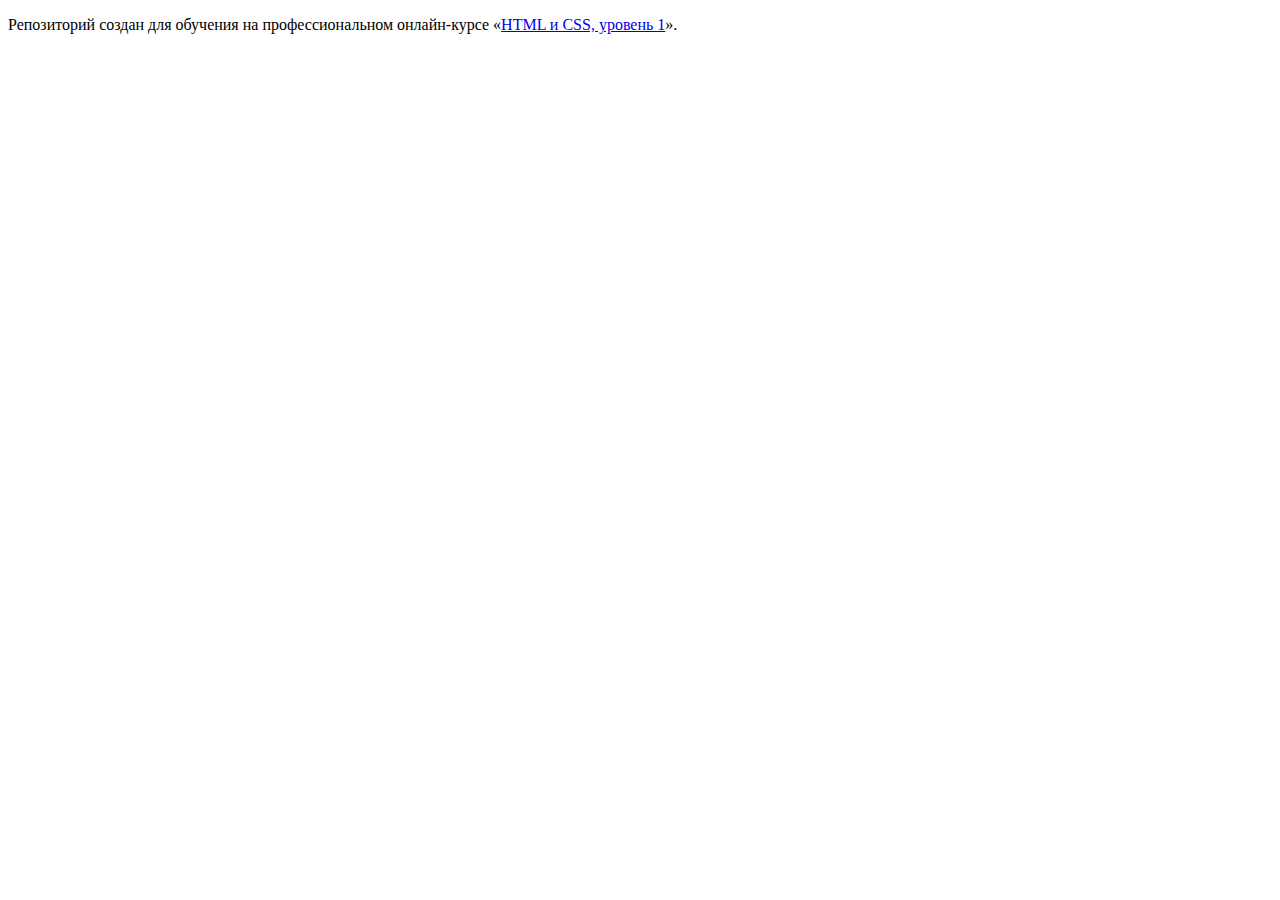
==== index.html @ 63c1d452 ":hatching_chick:" ====
<!DOCTYPE html>
<html lang="ru">
  <head>
    <meta charset="utf-8">
    <title>HTML Academy: Седона</title>
  </head>
  <body>

    <p>Репозиторий создан для обучения на профессиональном онлайн‑курсе «<a href="https://htmlacademy.ru/intensive/htmlcss">HTML и CSS, уровень 1</a>».</p>

  </body>
</html>
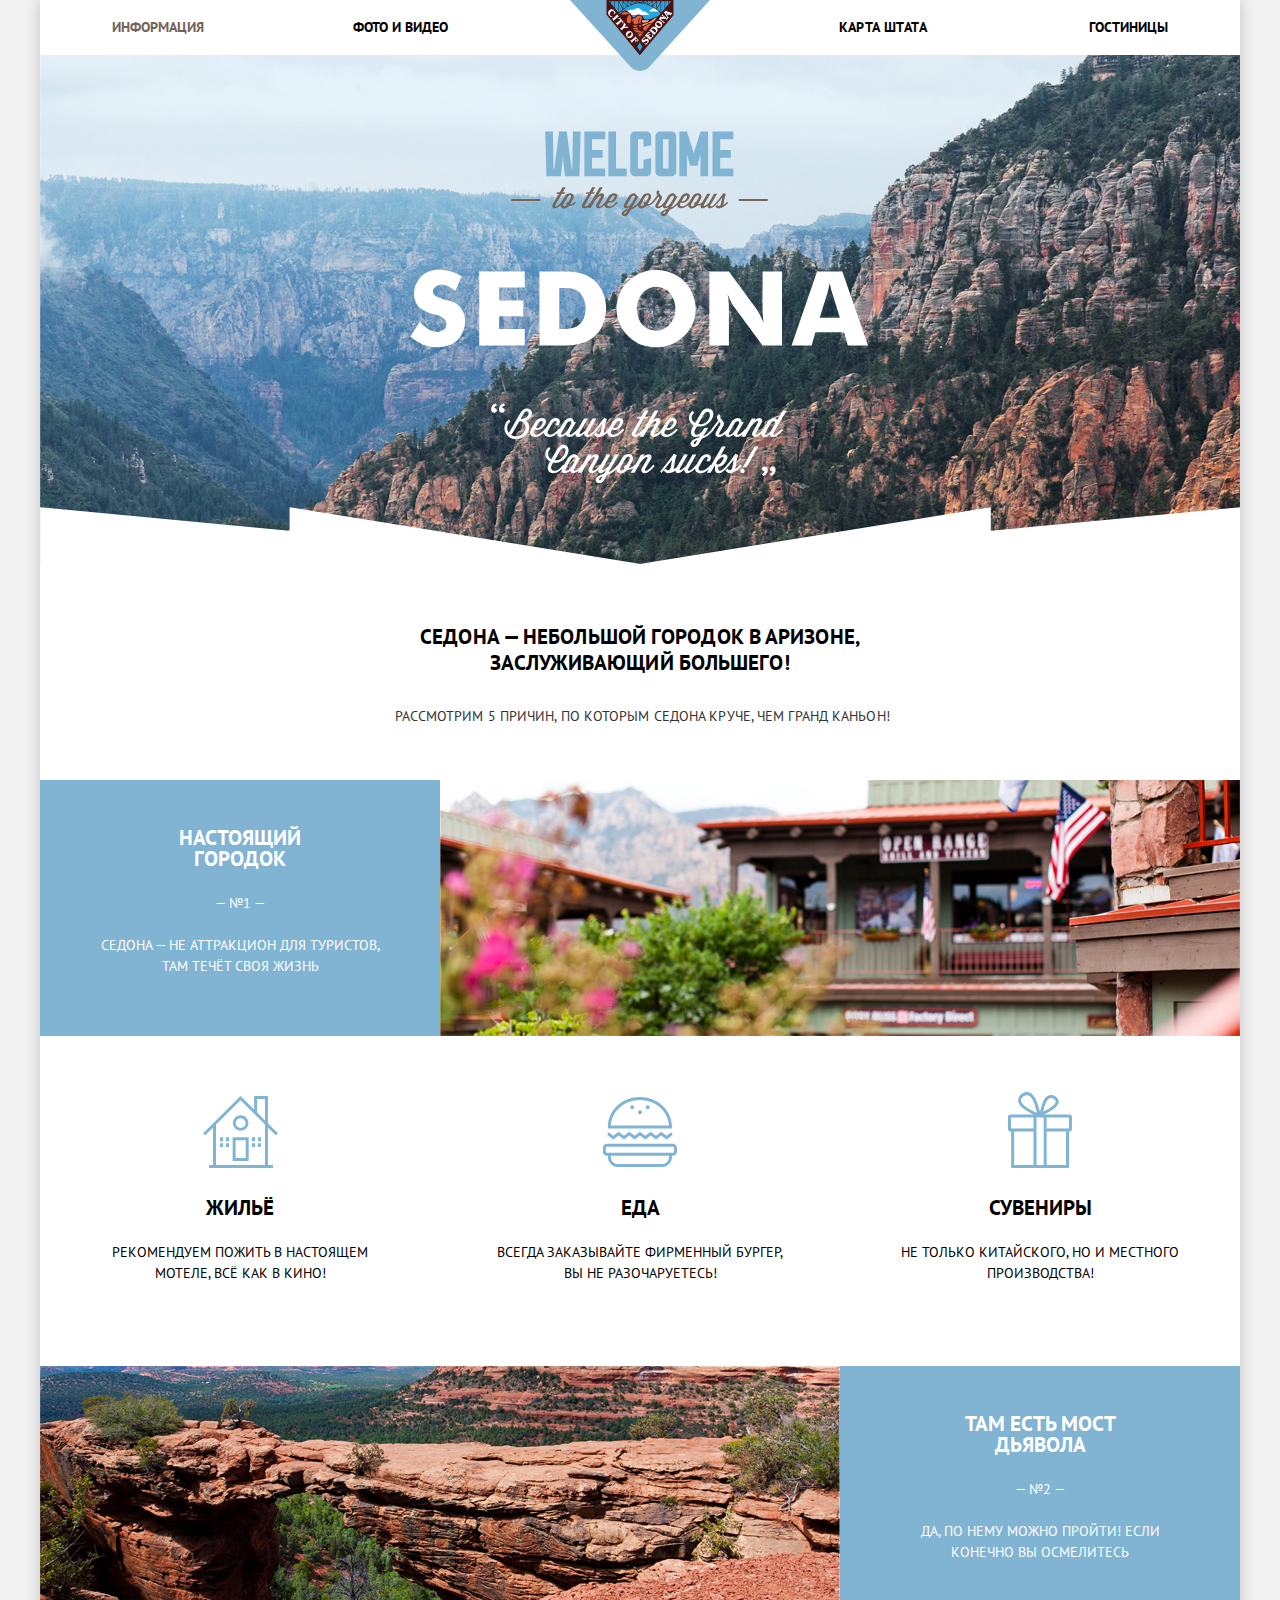
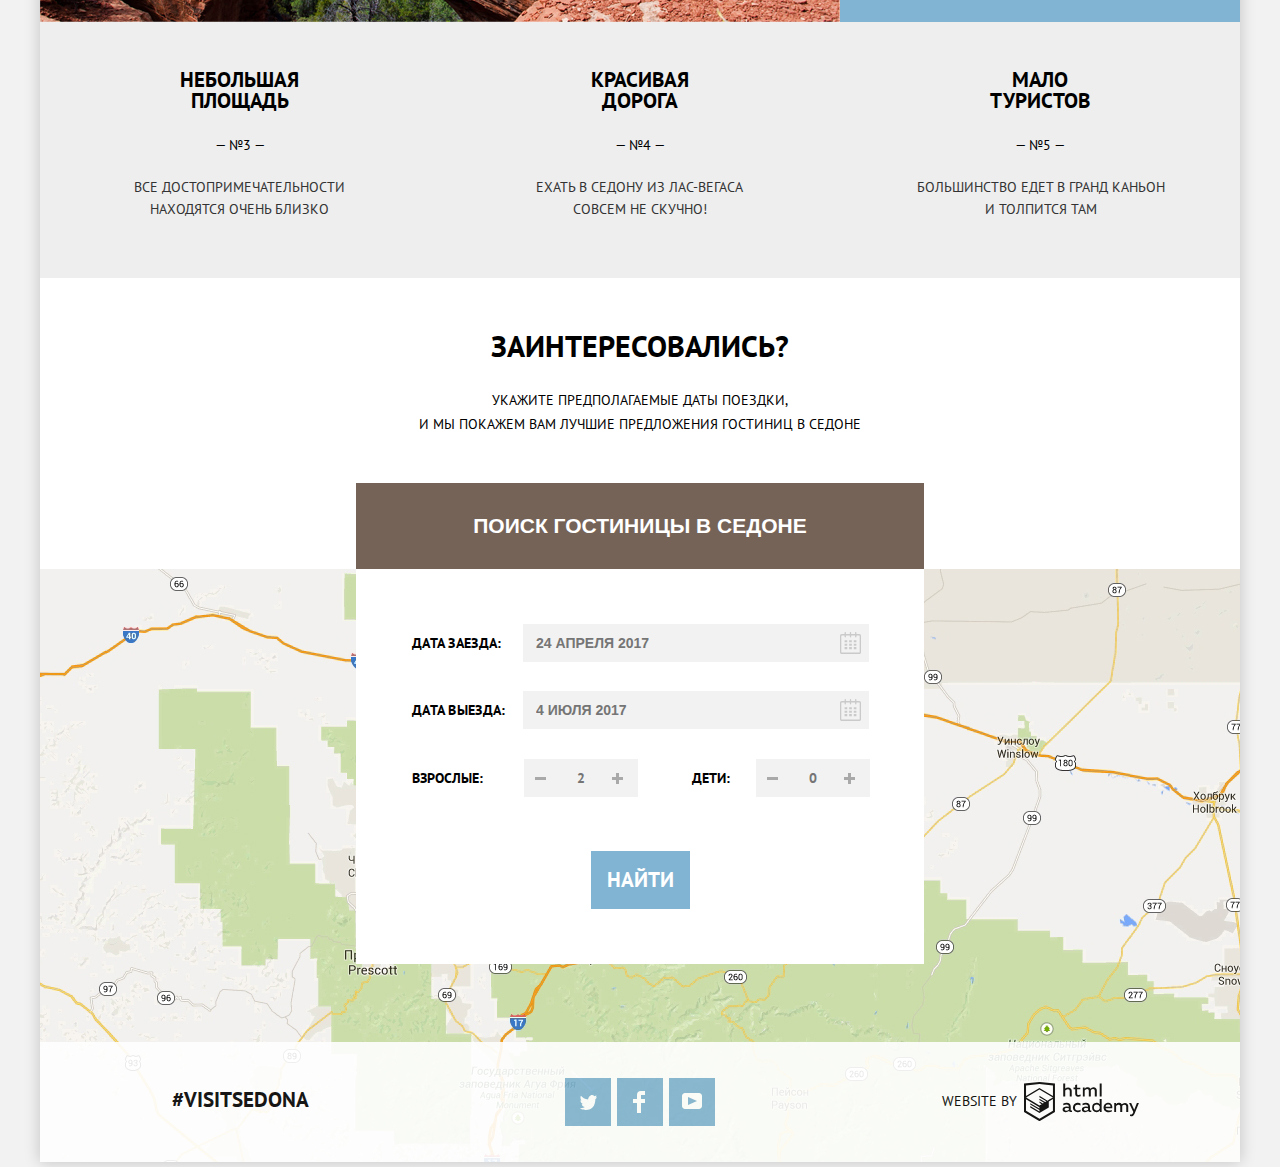
==== commit f201a54b: "Защита" ====
--- a/index.html
+++ b/index.html
@@ -1,12 +1,168 @@
 <!DOCTYPE html>
 <html lang="ru">
-  <head>
-    <meta charset="utf-8">
-    <title>HTML Academy: Седона</title>
-  </head>
-  <body>
 
-    <p>Репозиторий создан для обучения на профессиональном онлайн‑курсе «<a href="https://htmlacademy.ru/intensive/htmlcss">HTML и CSS, уровень 1</a>».</p>
+<head>
+    <meta charset="UTF-8">
+    <title>Sedona</title>
+    <meta name="description" content="Незабываемый тур по просторах Америки. Седона — небольшой городок в Аризоне, заслуживающий большего!">
+    <meta name="keywords" content="keys">
+    <link rel="stylesheet" href="css/normalize.css">
+    <link rel="stylesheet" href="css/style.min.css">
+    <link href="https://fonts.googleapis.com/css?family=PT+Sans:400,700&display=swap&subset=cyrillic" rel="stylesheet">
+</head>
 
-  </body>
+<body>
+    <div class="main-wrapper">
+        <header class="header">
+            <a class="logo-link" href="index.html" target="_self">
+              <img width="140" height="71" src="img/sedona-logo.svg" alt="Логотип Sedona, туристическая поездка в небольшой город в Аризоне" title="Логотип SEDONA">
+            </a>
+            <nav class="main-navigation">
+                <ul class="navigation-list">
+                    <li class="nav-item list-item_active"><a href="#">Информация</a></li>
+                    <li class="nav-item"><a href="#">Фото и Видео</a></li>
+                    <li class="nav-item"><a href="#">Карта штата</a></li>
+                    <li class="nav-item"><a href="inner.html">Гостиницы</a></li>
+                </ul>
+            </nav>
+        </header>
+
+        <main class="main-content">
+            <h1 class="visually-hidden">Поездка в Седону, уютный городок в штате Аризоны</h1>
+            <div class="intro-img">
+                <img src="img/index-logo.jpg" width="1200" height="773" alt="Шикарные пейзажы гор и лесного массива, Добро пожаловать в Седону!" title="Шикарные пейзажы гор и лесного массива, Добро пожаловать в Седону!">
+                <img src="img/intro-welcome.svg" width="459" height="353" alt="Фото Добро пожаловать в Седону" title="Фото Добро пожаловать в Седону">
+            </div>
+
+            <h2 class="h2">Седона — небольшой городок в Аризоне, заслуживающий большего!</h2>
+            <p>Рассмотрим 5 причин, по которым Седона круче, чем гранд каньон!</p>
+            <section class="features">
+                <ul class="features-list">
+                    <li class="features-item  without-icon">
+                        <h3>Настоящий городок</h3>
+                        <span>&mdash; №1 &mdash;</span>
+                        <p>Седона — не аттракцион для туристов, там течёт своя жизнь</p>
+                    </li>
+                    <li class="list-item picture">
+                        <img src="img/house.jpg" width="800" height="256" alt="Уютный городок с удобной инфраструкторой и теплой атмосферой" title="Уютный городок с удобной инфраструкторой и теплой атмосферой">
+                    </li>
+                    <li class="features-item with-icon">
+                        <h3>Жильё</h3>
+                        <p>Рекомендуем пожить в настоящем мотеле, всё как в кино!</p>
+                    </li>
+                    <li class="features-item with-icon">
+                        <h3>Еда</h3>
+                        <p>Всегда заказывайте фирменный бургер, вы не разочаруетесь!</p>
+                    </li>
+                    <li class="features-item with-icon">
+                        <h3>Сувениры</h3>
+                        <p>Не только китайского, но и местного производства!</p>
+                    </li>
+                    <li class="features-item picture">
+                        <img src="img/mountains.jpg" width="800" height="256" alt="Прекрасный пейзаж гор не оставит вас равнодушным" title="Прекрасный пейзаж гор не оставит вас равнодушным">
+                    </li>
+                    <li class="features-item without-icon">
+                        <h3>Там есть Мост дьявола</h3>
+                        <span>&mdash; №2 &mdash;</span>
+                        <p>Да, по нему можно пройти! Если конечно вы осмелитесь</p>
+                    </li>
+                    <li class="features-item gray-item">
+                        <h3>Небольшая площадь</h3>
+                        <span>&mdash; №3 &mdash;</span>
+                        <p>Все достопримечательности находятся очень близко</p>
+                    </li>
+                    <li class="features-item gray-item">
+                        <h3>Красивая дорога</h3>
+                        <span>&mdash; №4 &mdash;</span>
+                        <p>Ехать в Седону из Лас-Вегаса совсем не скучно!</p>
+                    </li>
+                    <li class="features-item gray-item">
+                        <h3>Мало туристов</h3>
+                        <span>&mdash; №5 &mdash;</span>
+                        <p>Большинство едет в гранд каньон и толпится там</p>
+                    </li>
+                </ul>
+            </section>
+            <section class="lead-form">
+                <h3>Заинтересовались?</h3>
+                <p>Укажите предполагаемые даты поездки, <br>и мы покажем вам лучшие предложения гостиниц в седоне</p>
+                <button type="button" class="lead-form__start">Поиск гостиницы в Седоне</button>
+
+                <form class="lead-form__popup" name="lead-form-hotel" action="https://echo.htmlacademy.ru" method="post">
+                    <div class="come-in-hotel">
+                        <label  class="date date-come" for="date-come">Дата заезда:</label>
+                        <input aria-label="Указать дату въезда" type="text" id="date-come" name="date-come" placeholder="24 Апреля 2017">
+                        <button type="button" class="calendar"><span class="visually-hidden">Выбор даты в Календаре</span>
+                            <svg xmlns="http://www.w3.org/2000/svg" width="21" height="22" viewBox="0 0 21 22"><path d="M19.251 2.025h-2.845V.648c0-.381-.294-.689-.656-.689-.363 0-.656.308-.656.689v1.377h-3.938V.648c0-.381-.294-.689-.655-.689-.363 0-.657.308-.657.689v1.377H5.906V.648c0-.381-.294-.689-.656-.689-.363 0-.657.308-.657.689v1.377H1.75C.784 2.025 0 2.847 0 3.862v16.302C0 21.179.784 22 1.75 22h17.501c.966 0 1.749-.821 1.749-1.836V3.862c0-1.015-.783-1.837-1.749-1.837zm.437 18.139a.448.448 0 0 1-.437.459H1.75a.45.45 0 0 1-.438-.459V3.862a.45.45 0 0 1 .438-.459h2.844v1.378c0 .381.294.689.657.689.362 0 .656-.308.656-.689V3.403h3.938v1.378c0 .381.294.689.657.689.361 0 .655-.308.655-.689V3.403h3.938v1.378c0 .381.293.689.656.689.362 0 .656-.308.656-.689V3.403h2.845c.241 0 .437.206.437.459v16.302z"/><path d="M4.594 8.225h2.625v2.066H4.594zM4.594 11.668h2.625v2.067H4.594zM4.594 15.112h2.625v2.066H4.594zM9.188 15.112h2.625v2.066H9.188zM9.188 11.668h2.625v2.067H9.188zM9.188 8.225h2.625v2.066H9.188zM13.781 15.112h2.625v2.066h-2.625zM13.781 11.668h2.625v2.067h-2.625zM13.781 8.225h2.625v2.066h-2.625z"/>
+                            </svg>
+                        </button>
+                    </div>
+
+                    <div class="come-out-hotel">
+                        <label class="date date-out" for="date-out">Дата выезда:</label>
+                        <input aria-label="Указать дату съезда" id="date-out" name="date-out" type="text" placeholder="4 Июля 2017">
+                        <button type="button" class="calendar two"><span class="visually-hidden">Выбор даты в Календаре</span>
+                            <svg xmlns="http://www.w3.org/2000/svg" width="21" height="22" viewBox="0 0 21 22"><path d="M19.251 2.025h-2.845V.648c0-.381-.294-.689-.656-.689-.363 0-.656.308-.656.689v1.377h-3.938V.648c0-.381-.294-.689-.655-.689-.363 0-.657.308-.657.689v1.377H5.906V.648c0-.381-.294-.689-.656-.689-.363 0-.657.308-.657.689v1.377H1.75C.784 2.025 0 2.847 0 3.862v16.302C0 21.179.784 22 1.75 22h17.501c.966 0 1.749-.821 1.749-1.836V3.862c0-1.015-.783-1.837-1.749-1.837zm.437 18.139a.448.448 0 0 1-.437.459H1.75a.45.45 0 0 1-.438-.459V3.862a.45.45 0 0 1 .438-.459h2.844v1.378c0 .381.294.689.657.689.362 0 .656-.308.656-.689V3.403h3.938v1.378c0 .381.294.689.657.689.361 0 .655-.308.655-.689V3.403h3.938v1.378c0 .381.293.689.656.689.362 0 .656-.308.656-.689V3.403h2.845c.241 0 .437.206.437.459v16.302z"/><path d="M4.594 8.225h2.625v2.066H4.594zM4.594 11.668h2.625v2.067H4.594zM4.594 15.112h2.625v2.066H4.594zM9.188 15.112h2.625v2.066H9.188zM9.188 11.668h2.625v2.067H9.188zM9.188 8.225h2.625v2.066H9.188zM13.781 15.112h2.625v2.066h-2.625zM13.781 11.668h2.625v2.067h-2.625zM13.781 8.225h2.625v2.066h-2.625z"/>
+                            </svg>
+                        </button>
+                    </div>
+
+                    <div class="wrapper-range">
+                        <div class="range-block ">
+                            <label for="adult" >Взрослые:</label>
+                            <div class="range-block__adult range-block__adult_modf">
+                                <button class="minus-btn" type="button"><span class="visually-hidden">Кнопка минус - уменьшение на 1 единицу</span></button>
+                                <input aria-label="Указать количество взрослых" id="adult" name="adult" type="text" placeholder="2">
+                                <button class="plus-btn" type="button"><span class="visually-hidden">Кнопка плюс - увеличение на 1 единицу</span></button>
+                            </div>
+                        </div>
+                        <div class="range-block">
+                            <label for="children" >Дети:</label>
+                            <div class="range-block__child range-block__child_modf">
+                                <button class="minus-btn" type="button"><span class="visually-hidden">Кнопка минус - уменьшение на 1 единицу</span></button>
+                                <input aria-label="Указать количество детей" id="children" class="input-total-child" name="children" type="text" placeholder="0">
+                                <button class="plus-btn" type="button"><span class="visually-hidden">Кнопка плюс - увеличение на 1 единицу</span></button>
+                            </div>
+                        </div>
+                    </div>
+                    <input class="popup-submit" type="submit" value="Найти">
+                </form>
+            </section>
+
+            <div class="map-navigation">
+                <iframe class="modal-map" src="https://yandex.kz/map-widget/v1/-/CBRzJCsRgB" ></iframe>
+            </div>
+        </main>
+
+        <footer class="footer">
+            <a href="#up" class="footer-info__up">#visitsedona</a>
+            <ul class="footer-socials">
+                <li class="socials-item">
+                    <a class="social-link" href="#" title="Переход в Твиттер"><span class="visually-hidden">Twitter</span>
+                    <img src="img/twitter.svg" alt="Твиттер" width="17" height="15"></a>
+                </li>
+
+                <li class="socials-item">
+                    <a class="social-link" href="#" title="Переход в Фейсбук"><span class="visually-hidden">Facebook</span>
+                    <img src="img/fb-icon.svg" alt="Фейсбук" width="12" height="22"></a>
+                </li>
+
+                <li class="socials-item">
+                    <a class="social-link" href="#" title="Переход в Ютуб"><span class="visually-hidden">Youtube</span>
+                    <img src="img/youtube.svg" alt="Ютуб" width="20" height="16"></a>
+                </li>
+            </ul>
+
+            <div class="footer-info__creater">
+                <span>website by </span>
+                <a class="htmlacademy-link" href="https://htmlacademy.ru/intensive/htmlcss" target="_blank"><span class="visually-hidden">Перейти в htmlacademy</span>
+                   <svg  data-name="Layer 1" xmlns="http://www.w3.org/2000/svg" viewBox="0 0 108.08 36.85"><title>logo-htmlacademy-small1</title><path d="M44.61,26.88a2,2,0,0,0,.55-0.1v1.33a3.25,3.25,0,0,1-1.18.21,1.67,1.67,0,0,1-1.67-1,4.84,4.84,0,0,1-3.14,1.08c-1.51,0-2.91-.83-2.91-2.55,0-2.13,2-2.79,3.71-2.79a11.08,11.08,0,0,1,2.17.25v-0.3c0-1-.76-1.77-2.19-1.77a7.42,7.42,0,0,0-3,.64v-1.7a10.21,10.21,0,0,1,3.19-.55c2.36,0,3.81,1.12,3.81,3.65v3a0.54,0.54,0,0,0,.49.59h0.17Zm-6.44-1.13A1.35,1.35,0,0,0,39.63,27h0.11a3.39,3.39,0,0,0,2.41-1V24.58a9.72,9.72,0,0,0-1.81-.21c-1,0-2.16.33-2.16,1.38h0Zm12.36-6.11a5,5,0,0,1,2.57.64V22a4.08,4.08,0,0,0-2.3-.7,2.75,2.75,0,1,0,0,5.49,5,5,0,0,0,2.43-.64v1.71a6.27,6.27,0,0,1-2.76.57A4.21,4.21,0,0,1,46,24.51q0-.21,0-0.41a4.32,4.32,0,0,1,4.18-4.46h0.38Zm12.17,7.24a2,2,0,0,0,.55-0.1v1.33a3.25,3.25,0,0,1-1.18.21,1.67,1.67,0,0,1-1.67-1,4.84,4.84,0,0,1-3.14,1.08c-1.51,0-2.91-.83-2.91-2.55,0-2.13,2-2.79,3.71-2.79a11.08,11.08,0,0,1,2.17.25v-0.3c0-1-.76-1.77-2.19-1.77a7.42,7.42,0,0,0-3,.64v-1.7a10.21,10.21,0,0,1,3.19-.55c2.36,0,3.81,1.12,3.81,3.65v3a0.54,0.54,0,0,0,.49.59h0.17Zm-6.44-1.13A1.35,1.35,0,0,0,57.73,27h0.11a3.39,3.39,0,0,0,2.41-1V24.58a9.72,9.72,0,0,0-1.81-.21c-1.06,0-2.16.33-2.16,1.38h0ZM73,16V28.2H71.35V26.88a3.88,3.88,0,0,1-3.19,1.54,4.4,4.4,0,0,1,0-8.78,3.81,3.81,0,0,1,3,1.3V16H73Zm-4.53,5.22a2.76,2.76,0,1,0,0,5.52A2.86,2.86,0,0,0,71.15,25V23A2.91,2.91,0,0,0,68.49,21.27ZM79,19.64c3.31,0,4.46,2.68,3.92,5.09H76.7c0.21,1.5,1.67,2.11,3.19,2.11a6.11,6.11,0,0,0,2.64-.59v1.6a7.14,7.14,0,0,1-3,.57C77,28.42,74.78,27,74.78,24a4.18,4.18,0,0,1,4-4.39H79Zm0.09,1.54a2.28,2.28,0,0,0-2.44,2.1v0.06H81.3A2,2,0,0,0,79.13,21.18Zm5.73,7V19.87h1.65v1a3.81,3.81,0,0,1,2.78-1.27A2.86,2.86,0,0,1,91.89,21a4.12,4.12,0,0,1,2.91-1.33A3.06,3.06,0,0,1,98,23V28.2h-1.9V23.05a1.59,1.59,0,0,0-1.42-1.75H94.42a2.8,2.8,0,0,0-2.07,1.12V28.2h-1.9V23.05A1.59,1.59,0,0,0,89,21.31H88.8a3,3,0,0,0-2.21,1.29v5.63H84.86Zm21.31-8.33h1.9l-3.91,9.46c-0.9,2.17-2.09,2.86-3.35,2.86a4.76,4.76,0,0,1-1.1-.14V30.46a2.86,2.86,0,0,0,.85.12c0.9,0,1.58-.64,2.07-1.9l0.17-.42-4-8.4h2l2.86,6.29ZM38.73,1.46V6.22a3.81,3.81,0,0,1,2.7-1.14,3.25,3.25,0,0,1,3.44,3.4v5.15H43V8.72a1.81,1.81,0,0,0-1.61-2h-0.3a2.93,2.93,0,0,0-2.32,1.39v5.52h-1.9V1.46h1.9ZM49.94,2.31v3h3V6.91h-3v3.81c0,1.1.5,1.46,1.58,1.46a4.49,4.49,0,0,0,1.69-.33v1.6A6.8,6.8,0,0,1,51,13.8a2.55,2.55,0,0,1-2.86-2.74V6.89H46.58V5.26h1.5V2.74Zm5.4,11.31V5.28H57v1A3.81,3.81,0,0,1,59.77,5a2.86,2.86,0,0,1,2.6,1.33A4.12,4.12,0,0,1,65.28,5,3.06,3.06,0,0,1,68.44,8.4v5.21h-1.9V8.46a1.59,1.59,0,0,0-1.42-1.75H64.89a2.8,2.8,0,0,0-2.07,1.12v5.78h-1.9V8.46A1.59,1.59,0,0,0,59.5,6.71H59.27A3,3,0,0,0,57.06,8v5.63H55.34ZM71.17,1.45H73V13.6H71.17V1.45ZM14.71,0H14.55L0,1.54V28.21l14.55,8.66,14.55-8.66V1.54Zm12.5,27.1L14.55,34.64,1.9,27.12V16.18l12.59,7.5V25L5.86,19.9v1.31l8.68,5.21v1.39L5.87,22.65V24l8.68,5.21,8.75-5.24V18.31L27.2,16V27.12Zm0-12.53-3.48,2-1.6,1L14.51,13v1.31L21,18.23H21l-0.14.09-1,.54-5.37-3.2V17l4.24,2.52-1,.67-3.2-1.9v1.31l2.1,1.24L14.5,22.1,2,14.65,14.51,7.11Zm0-1.32L14.49,5.76,1.91,13.25v-10L14.56,1.92,27.21,3.25v10h0Z" transform="translate(0 -0.02)"/>
+                   </svg>
+                </a>
+            </div>
+        </footer>
+    </div>
+    <script defer src="js/mainjs-min.js" type="text/javascript"></script>
+</body>
+
 </html>
--- a/css/style.min.css
+++ b/css/style.min.css
@@ -0,0 +1,1464 @@
+html {
+  -webkit-box-sizing: border-box;
+          box-sizing: border-box;
+}
+*, *::before, *::after {
+  -webkit-box-sizing: inherit;
+          box-sizing: inherit;
+}
+img {
+  max-width: 100%;
+  display: block;
+  padding: 0;
+  margin: 0;
+}
+.visually-hidden {
+  position: absolute;
+  clip: rect(1px 1px 1px 1px);
+  clip: rect(1px, 1px, 1px, 1px);
+  padding:0;
+  border:0;
+  height: 1px;
+  width: 1px;
+  overflow: hidden;
+}
+body {
+  height: auto;
+  margin: 0 auto;
+  background-color: #f2f2f2;
+}
+.main-wrapper {
+  width: 1200px;
+  margin: 0 auto;
+  -webkit-box-shadow: 0px 0px 15px 0px rgba(0, 0, 0, 0.2);
+          box-shadow: 0px 0px 15px 0px rgba(0, 0, 0, 0.2);
+}
+
+.header {
+  width: 100%;
+  position: relative;
+}
+.logo-link {
+  display: block;
+  width: 140px;
+  height: 72px;
+  position: absolute;
+  top: 0;
+  left: 530px;
+  z-index: 2;
+}
+.logo-link:hover, .logo-link:focus {
+  outline: none;
+  border: none;
+}
+.main-navigation {
+  display: inline-block;
+  width: 100%;
+  vertical-align: middle;
+  padding-left: 72px;
+  padding-right: 72px;
+  background-color: #ffffff;
+}
+.navigation-list {
+  width: 100%;
+  padding: 0;
+  margin: 0;
+  display: -webkit-box;
+  display: -ms-flexbox;
+  display: flex;
+  background-color: #ffffff;
+  -webkit-box-orient: horizontal;
+  -webkit-box-direction: normal;
+      -ms-flex-direction: row;
+          flex-direction: row;
+  -webkit-box-align: center;
+      -ms-flex-align: center;
+          align-items: center;
+}
+.nav-item {
+  padding-top: 14px;
+  padding-bottom: 15px;
+  list-style: none;
+  width: 150px;
+  font-family: 'PT Sans', Arial, sans-serif;
+  text-transform: uppercase;
+  font-weight: bold;
+  color: #000000;
+  font-size: 14px;
+  line-height: 26px;
+}
+.nav-item:first-child, .nav-item:nth-child(2) {
+ text-align: left;
+}
+.nav-item:nth-child(3), .nav-item:last-child {
+ text-align: right;
+}
+.nav-item:first-child {
+ margin-right: 91px;
+}
+.nav-item:last-child {
+ margin-left: 91px;
+}
+.nav-item a {
+  text-decoration: none;
+  font-family: 'PT Sans', Arial, sans-serif;
+  text-transform: uppercase;
+  font-weight: bold;
+  color: inherit;
+  font-size: 14px;
+  line-height: 26px;
+}
+.list-item_active, .list-item_active a {
+  color: #766357;
+}
+.nav-item:nth-child(3) {
+  padding-left: 2px;
+  letter-spacing: 0.39px;
+}
+.nav-item a:hover, .nav-item a:focus {
+  color: #81b3d2;
+  border: none;
+}
+.nav-item a:focus {
+outline: 2px solid #47aae8;
+}
+.nav-item a:active {
+  color: rgba(0, 0, 0, 0.3);
+
+}
+.nav-item:nth-child(2) {
+  margin-right: auto;
+}
+.nav-item:nth-child(3) {
+  margin-left: auto;
+}
+.nav-item_active a {
+  color: #766357;
+}
+
+.main-content {
+  width: 100%;
+  background: #ffffff;
+}
+.intro-img {
+  position: relative;
+  width: 100%;
+  height: 509px;
+  overflow: hidden;
+  margin-bottom: 60px;
+}
+.intro-img img {
+  -webkit-transform: translateY(-56px);
+      -ms-transform: translateY(-56px);
+          transform: translateY(-56px);
+}
+.intro-img img:nth-child(2) {
+  position: absolute;
+  top: 76px;
+  -webkit-transform: translateX(370px);
+      -ms-transform: translateX(370px);
+          transform: translateX(370px);
+}
+.intro-img::after {
+  content: "";
+  padding: 0;
+  display: block;
+  width: 100%;
+  height: 57px;
+  background-image: url(../img/line.png);
+  position: absolute;
+  background-repeat: no-repeat;
+  background-size: cover;
+  bottom: 0px;
+  background-position: bottom;
+}
+.h2 {
+  font-size: 21px;
+  line-height: 26px;
+  font-weight: bold;
+  text-align: center;
+  margin: 0 auto;
+  margin-bottom: 32px;
+  width: 450px;
+  text-transform: uppercase;
+  letter-spacing: 0.1px;
+  font-family: 'PT Sans', Arial, sans-serif;
+}
+.h2 + p {
+  font-size: 14px;
+  color: #333333;
+  text-transform: uppercase;
+  margin: 0 auto;
+  width: 505px;
+  padding-left: 7px;
+  margin-bottom: 56px;
+  font-family: 'PT Sans', Arial, sans-serif;
+  letter-spacing: 0.1px;
+}
+
+.features {
+  width: 100%;
+  margin-bottom: 50px;
+}
+.features ul {
+  display: -webkit-box;
+  display: -ms-flexbox;
+  display: flex;
+  -webkit-box-align: start;
+      -ms-flex-align: start;
+          align-items: flex-start;
+  -ms-flex-wrap: wrap;
+      flex-wrap: wrap;
+  padding: 0px;
+  font-family: 'PT Sans', Arial, sans-serif;
+  padding: 0;
+  margin: 0;
+}
+.features-list li {
+  list-style: none;
+}
+.features-item {
+  display: block;
+}
+.features-item p {
+  padding: 0;
+  margin: 0;
+}
+.features-item:not(.picture) {
+  width: 400px;
+  text-transform: uppercase;
+}
+.without-icon {
+  padding: 47px 48px 59px 48px;
+  background-color: #81b3d2;
+  text-align: center;
+  color: #ffffff;
+}
+.without-icon h3 {
+  text-align: center;
+  font-size: 21px;
+  line-height: 21px;
+  padding: 0;
+  margin: 0 auto;
+  margin-bottom: 26px;
+  width: 151px;
+}
+.without-icon p, .with-icon p {
+  text-align: center;
+  font-size: 14px;
+  line-height: 21px;
+}
+.without-icon span {
+  display: inline-block;
+  width: 100%;
+  margin-bottom: 24px;
+  font-size: 14px;
+  vertical-align: middle;
+}
+.with-icon {
+  padding: 60px 52px 80px 52px;
+  background-color: #ffffff;
+}
+.with-icon h3 {
+  text-align: center;
+  font-size: 21px;
+  line-height: 21px;
+  padding: 0;
+  margin: 0 auto;
+  margin-bottom: 24px;
+  width: 125px;
+}
+.with-icon:nth-child(3)::before, .with-icon:nth-child(4)::before, .with-icon:nth-child(5)::before {
+  content: "";
+  display: block;
+  width: 77px;
+  height: 72px;
+  margin: 0 auto;
+  margin-bottom: 29px;
+}
+.with-icon:nth-child(5) {
+  padding: 55px 52px 82px 52px;
+}
+.with-icon:nth-child(3)::before {
+  background: url(../img/house.svg) no-repeat center;
+}
+.with-icon:nth-child(4)::before {
+  background: url(../img/burger.svg) no-repeat center;
+}
+.with-icon:nth-child(5)::before {
+  width: 77px;
+  height: 77px;
+  background: url(../img/gift.svg) no-repeat center;
+}
+.gray-item {
+  background-color: #eeeeee;
+  text-align: center;
+  font-size: 14px;
+  line-height: 22px;
+  padding-top: 47px;
+  padding-left: 69px;
+  padding-right: 70px;
+  padding-bottom: 43px;
+}
+.gray-item:nth-child(10) p{
+  padding-left: 2px;
+}
+.gray-item h3 {
+  text-align: center;
+  font-size: 21px;
+  line-height: 21px;
+  padding: 0;
+  margin: 0 auto;
+  margin-bottom: 23px;
+  width: 155px;
+}
+.gray-item span {
+  display: inline-block;
+  width: 100%;
+  margin-bottom: 20px;
+  vertical-align: middle;
+}
+.gray-item p {
+  color: #333333;
+  margin-bottom: 15px;
+}
+
+@-webkit-keyframes bounce {
+  0% {
+      -webkit-transform: translateY(-200px);
+              transform: translateY(-200px);
+      opacity: 0;
+ }
+  70% {
+     -webkit-transform: translateY(30px);
+             transform: translateY(30px);
+      opacity: 0.6;
+ }
+  90% {
+     -webkit-transform: translateY(-10px);
+             transform: translateY(-10px);
+      opacity: 0.8;
+ }
+  100% {
+     -webkit-transform: translateY(0px);
+             transform: translateY(0px);
+      opacity: 1;
+ }
+}
+@keyframes bounce {
+  0% {
+      -webkit-transform: translateY(-200px);
+              transform: translateY(-200px);
+      opacity: 0;
+ }
+  70% {
+     -webkit-transform: translateY(30px);
+             transform: translateY(30px);
+      opacity: 0.6;
+ }
+  90% {
+     -webkit-transform: translateY(-10px);
+             transform: translateY(-10px);
+      opacity: 0.8;
+ }
+  100% {
+     -webkit-transform: translateY(0px);
+             transform: translateY(0px);
+      opacity: 1;
+ }
+}
+
+.lead-form {
+  text-align: center;
+  text-transform: uppercase;
+  font-family: 'PT Sans', Arial, sans-serif;
+}
+.lead-form h3 {
+  width: 500px;
+  font-size: 30px;
+  line-height: 36px;
+  margin: 0 auto;
+  text-align: center;
+  margin-bottom: 24px;
+}
+.lead-form p {
+  font-size: 14px;
+  line-height: 24px;
+  width: 460px;
+  margin: 0 auto;
+  margin-bottom: 47px;
+}
+.lead-form__start {
+  display: block;
+  font-size: 21px;
+  line-height: 26px;
+  background-color: #766357;
+  color: #ffffff;
+  width: 568px;
+  text-align: center;
+  padding: 30px 15px;
+  margin: 0 auto;
+  text-decoration: none;
+  font-weight: bold;
+  border: none;
+  text-transform: uppercase;
+  outline: none;
+}
+.lead-form__start:hover, .lead-form__start:focus {
+  background-color: #604e43;
+  border: none;
+}
+.lead-form__start:focus {
+outline: 2px solid #47aae8;
+}
+.lead-form__start:active {
+  background-color: #503e33;
+}
+.lead-form__popup {
+  width: 568px;
+  background-color: #ffffff;
+  position: absolute;
+  left: 50%;
+  margin-left: -284px;
+  padding-top: 55px;
+  padding-right: 55px;
+  padding-bottom: 55px;
+  padding-left: 56px;
+  -webkit-box-orient: horizontal;
+  -webkit-box-direction: normal;
+      -ms-flex-direction: row;
+          flex-direction: row;
+  -webkit-box-align: start;
+      -ms-flex-align: start;
+          align-items: flex-start;
+  -ms-flex-line-pack: start;
+      align-content: flex-start;
+  -ms-flex-wrap: wrap;
+      flex-wrap: wrap;
+  z-index: 1;
+  -webkit-animation-name: bounce;
+          animation-name: bounce;
+  -webkit-animation-duration: 0.6s;
+          animation-duration: 0.6s;
+  -webkit-animation-timing-function: ease-out;
+          animation-timing-function: ease-out;
+}
+.form-close {
+  display: none;
+}
+
+.form-show {
+ display: -webkit-box;
+ display: -ms-flexbox;
+ display: flex;
+}
+@-webkit-keyframes shake {
+0%,
+100% {
+ -webkit-transform: translateX(0);
+         transform: translateX(0);
+}
+
+10%,
+30%,
+50%,
+70%,
+90% {
+ -webkit-transform: translateX(-10px);
+         transform: translateX(-10px);
+}
+
+20%,
+40%,
+60%,
+80% {
+ -webkit-transform: translateX(10px);
+         transform: translateX(10px);
+}
+}
+@keyframes shake {
+0%,
+100% {
+ -webkit-transform: translateX(0);
+         transform: translateX(0);
+}
+
+10%,
+30%,
+50%,
+70%,
+90% {
+ -webkit-transform: translateX(-10px);
+         transform: translateX(-10px);
+}
+
+20%,
+40%,
+60%,
+80% {
+ -webkit-transform: translateX(10px);
+         transform: translateX(10px);
+}
+}
+.modal-error {
+  -webkit-animation-name: shake;
+          animation-name: shake;
+  -webkit-animation-duration: 0.3s;
+          animation-duration: 0.3s;
+}
+
+.enter-error {
+  -webkit-animation-name: shake;
+          animation-name: shake;
+  -webkit-animation-duration: 0.3s;
+          animation-duration: 0.3s;
+}
+.come-in-hotel, .come-out-hotel {
+  width: 100%;
+  -ms-flex-item-align: center;
+      align-self: center;
+  font-family: 'PT Sans', Arial, sans-serif;
+  text-align: left;
+  position: relative;
+  display: -webkit-box;
+  display: -ms-flexbox;
+  display: flex;
+  -webkit-box-orient: horizontal;
+  -webkit-box-direction: normal;
+      -ms-flex-direction: row;
+          flex-direction: row;
+  -webkit-box-align: center;
+      -ms-flex-align: center;
+          align-items: center;
+}
+.come-in-hotel {
+  margin-bottom: 29px;
+}
+.come-out-hotel {
+  margin-bottom: 30px;
+}
+.come-in-hotel label, .come-out-hotel label {
+  font-size: 14px;
+  line-height: 26px;
+  text-transform: uppercase;
+  font-weight: bold;
+  margin-right: auto;
+  letter-spacing: 0.3px;
+}
+.come-in-hotel input[type="text"], .come-out-hotel input[type="text"] {
+  border: none;
+  padding-top: 6px;
+  padding-bottom: 6px;
+  padding-left: 13px;
+  padding-right: 40px;
+  font-size: 14px;
+  line-height: 26px;
+  font-weight: bold;
+  text-transform: uppercase;
+  background-color: #f2f2f2;
+  width: 346px;
+  height: 38px;
+}
+.come-in-hotel input[type="text"]:hover, .come-out-hotel input[type="text"]:hover, .range-block__child input[name="children"]:hover, .range-block__adult input[name="adult"]:hover {
+  background-color: #ebebeb;
+  outline: none;
+}
+.come-out-hotel input[type="text"]:focus, .come-in-hotel input[type="text"]:focus {
+  background-color: #ffffff;
+  border: 2px solid #e5e5e5;
+  outline: none;
+  padding-left: 11px;
+  padding-top: 4px;
+  padding-bottom: 4px;
+  padding-left: 11px;
+  padding-right: 38px;
+}
+.range-block__child input[name="children"]:focus, .range-block__adult input[name="adult"]:focus {
+  background-color: #ffffff;
+  border: 2px solid #e5e5e5;
+  outline: none;
+  padding-top: 4px;
+  padding-bottom: 4px;
+}
+button.calendar {
+  width: 25px;
+  height: 25px;
+  position: absolute;
+  z-index: 2;
+  top: 8px;
+  right: 6px;
+  background-color: transparent;
+  fill: #cacaca;
+  padding: 0;
+  margin: 0;
+  border: none;
+}
+.calendar:hover svg, .calendar:focus svg {
+  fill: #000000;
+}
+.calendar:active svg{
+  fill: #81b3d2;
+}
+
+.wrapper-range {
+  width: 100%;
+  display: -webkit-box;
+  display: -ms-flexbox;
+  display: flex;
+  -ms-flex-wrap: nowrap;
+      flex-wrap: nowrap;
+  -webkit-box-orient: horizontal;
+  -webkit-box-direction: normal;
+      -ms-flex-direction: row;
+          flex-direction: row;
+  -webkit-box-align: center;
+      -ms-flex-align: center;
+          align-items: center;
+  margin-bottom: 54px;
+}
+.range-block {
+  -ms-flex-preferred-size: 284px;
+      flex-basis: 284px;
+  display: -webkit-box;
+  display: -ms-flexbox;
+  display: flex;
+  -webkit-box-align: center;
+      -ms-flex-align: center;
+          align-items: center;
+  -webkit-box-orient: horizontal;
+  -webkit-box-direction: normal;
+      -ms-flex-direction: row;
+          flex-direction: row;
+}
+.range-block__adult_modf {
+  margin-right: 3px;
+}
+.range-block__child_modf {
+  margin-right: -1px;
+}
+.range-block > label {
+  font-family: 'PT Sans', Arial, sans-serif;
+  font-weight: bold;
+  margin-right: auto;
+  line-height: 26px;
+  font-size: 14px;
+}
+.range-block:nth-child(2) > label {
+  padding-left: 51px;
+}
+.range-block__child > input[type="text"], .range-block__adult > input[type="text"] {
+  width: 114px;
+  text-align: center;
+  border: none;
+  background-color: #f2f2f2;
+  font-size: 14px;
+  line-height: 26px;
+  font-family: 'PT Sans', Arial, sans-serif;
+  font-weight: bold;
+  position: relative;
+}
+.range-block__adult, .range-block__child {
+  width: 114px;
+  height: 38px;
+  position: relative;
+  display: -webkit-box;
+  display: -ms-flexbox;
+  display: flex;
+}
+.plus-btn, .minus-btn {
+  display: block;
+  width: 15px;
+  height: 15px;
+  background-color: transparent;
+  position: absolute;
+  border: none;
+  z-index: 1;
+  padding: 0;
+  margin: 0;
+}
+.minus-btn {
+top: 50%;
+left: 9px;
+margin-top: -7px;
+}
+.plus-btn {
+top: 50%;
+right: 13px;
+margin-top: -7px;
+}
+.minus-btn::before {
+content: "";
+position: absolute;
+display:block;
+width: 3px;
+height: 11px;
+background-color: #a9a9a9;
+-webkit-transform: rotate(90deg);
+  -ms-transform: rotate(90deg);
+      transform: rotate(90deg);
+top: 50%;
+left: 50%;
+margin-top: -5.5px;
+margin-left: -1.5px;
+}
+.plus-btn::before {
+content: "";
+position: absolute;
+display: block;
+width: 3px;
+height: 11px;
+background-color: #a9a9a9;
+-webkit-transform: rotate(90deg);
+  -ms-transform: rotate(90deg);
+      transform: rotate(90deg);
+top: 50%;
+left: 50%;
+margin-top: -5.5px;
+margin-left: -1.5px;
+}
+.plus-btn::after {
+content: "";
+position: absolute;
+display: block;
+width: 3px;
+height: 11px;
+background-color: #a9a9a9;
+top: 50%;
+left: 50%;
+margin-top: -5.5px;
+margin-left: -1.5px;
+}
+.minus-btn:hover::before, .minus-btn:hover::after, .plus-btn:hover::before, .plus-btn:hover::after, .minus-btn:focus::before, .minus-btn:focus::after, .plus-btn:focus::before, .plus-btn:focus::after {
+  background-color: #000000;
+}
+.minus-btn:active::before, .minus-btn:active::after, .plus-btn:active::before, .plus-btn:active::after{
+  background-color: #81b3d2;
+}
+
+.filter-range-block label, .filter-range-block input:not(type="submit") {
+  font-size: 14px;
+  line-height: 26px;
+  font-weight: bold;
+  font-family: 'PT Sans', Arial, sans-serif;
+}
+.popup-submit {
+  -webkit-box-flex: 1;
+      -ms-flex-positive: 1;
+          flex-grow: 1;
+  border: none;
+  color: #ffffff;
+  background-color: #81b3d2;
+  font-size: 21px;
+  text-transform: uppercase;
+  line-height: 26px;
+  padding: 16px;
+  font-weight: bold;
+  font-family: 'PT Sans', Arial, sans-serif;
+  outline: none;
+}
+.popup-submit:active {
+  background-color: #5496bd;
+  color: rgba(255, 255, 255, 0.3);
+}
+.popup-submit:hover, .popup-submit:focus {
+  background-color: #669ec0;
+}
+
+.map-navigation {
+  width: 100%;
+  position: relative;
+  height: 593px;
+  margin-bottom: -120px;
+  background-color: #59ff92;
+  background-image: url(../img/map.jpg);
+  background-repeat: no-repeat;
+  background-position: 0 0;
+  background-size: contain;
+}
+.modal-map {
+  z-index: 2;
+  width: 1200px;
+  height: 593px;
+  border: none;
+}
+
+.search-form-block {
+  width: 100%;
+  display: -webkit-box;
+  display: -ms-flexbox;
+  display: flex;
+  -ms-flex-wrap: wrap;
+      flex-wrap: wrap;
+  -webkit-box-orient: horizontal;
+  -webkit-box-direction: normal;
+      -ms-flex-direction: row;
+          flex-direction: row;
+  -webkit-box-align: start;
+      -ms-flex-align: start;
+          align-items: flex-start;
+  -ms-flex-line-pack: start;
+      align-content: flex-start;
+}
+.search-form-block .search-form-hotel {
+  width: 100%;
+  background-image: url(../img/sedona-background.jpg);
+  background-color: #6c6364;
+  background-position: 0px -55px;
+  background-repeat: no-repeat;
+  background-size: cover;
+  color: #ffffff;
+  text-transform: uppercase;
+  padding-top: 27px;
+  padding-bottom: 31px;
+  padding-right: 71px;
+  padding-left: 72px;
+  display: -webkit-box;
+  display: -ms-flexbox;
+  display: flex;
+  font-family: 'PT Sans', Arial, sans-serif;
+}
+.search-form-hotel p {
+  font-size: 16px;
+  line-height: 21px;
+  font-weight: bold;
+  padding: 0;
+  margin: 0;
+  margin-bottom: 25px;
+}
+label.psevdo-checkbox {
+  font-size: 14px;
+  line-height: 21px;
+  display: inline-block;
+  vertical-align: middle;
+  margin-bottom: 21px;
+}
+label.psevdo-checkbox:last-of-type {
+  margin-bottom: 0px;
+}
+
+.psevdo-checkbox::before {
+  display: inline-block;
+  vertical-align: middle;
+  content: "";
+  width: 24px;
+  height: 24px;
+  vertical-align: middle;
+  background-image: url(../img/checkbox-off.svg);
+  background-repeat: no-repeat;
+  background-size: contain;
+}
+
+
+input[type="checkbox"]:focus:not(:checked) + .psevdo-checkbox {
+  opacity: 0.6;
+}
+
+
+
+.infrastructure__input-checked:hover:not(:disabled) + .psevdo-checkbox::before {
+  width: 31px;
+  background-image: url(../img/checkbox-on.svg);
+  background-repeat: no-repeat;
+  background-size: contain;
+  margin-right: 9px;
+}
+
+.type-house__input-checked:hover:not(:disabled) + .psevdo-checkbox::before{
+  width: 31px;
+  background-image: url(../img/checkbox-on.svg);
+  background-repeat: no-repeat;
+  background-size: contain;
+  margin-right: 10px;
+}
+
+
+.infrastructure__input-checked:checked + .psevdo-checkbox::before {
+  width: 31px;
+  background-image: url(../img/checkbox-on.svg);
+  background-repeat: no-repeat;
+  background-size: contain;
+  margin-right: 9px;
+  opacity: 1;
+}
+.type-house__input-checked:checked + .psevdo-checkbox::before {
+  width: 31px;
+  background-image: url(../img/checkbox-on.svg);
+  background-repeat: no-repeat;
+  background-size: contain;
+  margin-right: 10px;
+}
+.infrastructure__input-checked:disabled + .psevdo-checkbox::before {
+  width: 24px;
+  background-image: url(../img/checkbox-off.svg);
+  background-repeat: no-repeat;
+  background-size: contain;
+  margin-right: 16px;
+}
+.infrastructure__input-checked:hover:disabled + .psevdo-checkbox::before, .infrastructure__input-checked:active:disabled + .psevdo-checkbox::before {
+  width: 31px;
+  background-image: url(../img/checkbox-on.svg);
+  background-repeat: no-repeat;
+  background-size: contain;
+  margin-right: 9px;
+}
+.type-house__input-checked:disabled + .psevdo-checkbox::before {
+  width: 24px;
+  background-image: url(../img/checkbox-off.svg);
+  background-repeat: no-repeat;
+  background-size: contain;
+  margin-right: 16px;
+}
+
+.type-house__input-checked:hover:disabled + .psevdo-checkbox::before {
+  width: 31px;
+  background-image: url(../img/checkbox-on.svg);
+  background-repeat: no-repeat;
+  background-size: contain;
+  margin-right: 9px;
+}
+
+.infrastructure, .type-house, .price-per-day {
+  display: -webkit-box;
+  display: -ms-flexbox;
+  display: flex;
+  -webkit-box-orient: vertical;
+  -webkit-box-direction: normal;
+      -ms-flex-direction: column;
+          flex-direction: column;
+  -webkit-box-align: start;
+      -ms-flex-align: start;
+          align-items: flex-start;
+}
+.infrastructure {
+  margin-right: 116px;
+}
+.infrastructure>p {
+  letter-spacing: 0.2px;
+}
+.infrastructure .psevdo-checkbox::before {
+  margin-right: 16px;
+}
+.type-house .psevdo-checkbox::before {
+  margin-right: 17px;
+}
+.type-house {
+  margin-right: auto;
+}
+
+.filter-range {
+  width: 318px;
+  color: #ffffff;
+  text-transform: uppercase;
+}
+p.filter-range-title {
+  margin-bottom: 11px;
+  letter-spacing: 0.4px;
+  font-weight: 600;
+  font-size: 16px;
+  line-height: 21px;
+  letter-spacing: 0.2px;
+}
+.price-controls {
+  position: relative;
+  height: 36px;
+  font-size: 0;
+  border: 2px solid #ffffff;
+  border-radius: 2px;
+  margin-bottom: 20px;
+}
+.price-controls::after {
+  content: "";
+  position: absolute;
+  width: 2px;
+  height: 22px;
+  top: 50%;
+  left: 50%;
+  background: #ffffff;
+  -webkit-transform: translate(-50%, -50%);
+      -ms-transform: translate(-50%, -50%);
+          transform: translate(-50%, -50%);
+}
+.price-controls input {
+  width: 50px;
+  margin: 0;
+  color: inherit;
+  font: inherit;
+  background: none;
+  border: none;
+}
+.price-controls label {
+  display: inline-block;
+  vertical-align: middle;
+  font-size: 14px;
+  line-height: 31px;
+  vertical-align: top;
+  cursor: pointer;
+}
+.price-controls .min-price {
+  padding-left: 65px;
+}
+.price-controls .max-price {
+  padding-left: 75px;
+}
+.range-controls {
+  position: relative;
+  margin-bottom: 32px;
+}
+.range-controls .scale {
+  height: 2px;
+  background: rgba(255, 255, 255, 0.3);
+}
+.range-controls .bar {
+  width: 80%;
+  height: 2px;
+  background: #ffffff;
+}
+.range-toggle {
+  position: absolute;
+  top: -9px;
+  width: 20px;
+  height: 20px;
+  background: #ababab;
+  border: 8px solid #ffffff;
+  border-radius: 50%;
+  -webkit-box-shadow: 0 2px 2px 0 #ababab;
+          box-shadow: 0 2px 2px 0 #ababab;
+  cursor: pointer;
+}
+.range-toggle-min:hover, .range-toggle-min:focus, .range-toggle-max:hover, .range-toggle-max:focus {
+top: -11px;
+width: 22px;
+height: 22px;
+background: #ababab;
+border: 9px solid #ffffff;
+-webkit-box-shadow: 0 3px 2px 0 #ababab;
+        box-shadow: 0 3px 2px 0 #ababab;
+}
+
+.range-toggle-min {
+  left: 0;
+}
+.range-toggle-max {
+  left: 79%;
+}
+.filter-range button[type="submit"] {
+  display: block;
+  width: 137px;
+  height: 36px;
+  border: 2px solid #ffffff;
+  font-size: 14px;
+  line-height: 21px;
+  text-transform: uppercase;
+  background: none;
+  padding: 6px 0px;
+  border-radius: 2px;
+  color: #ffffff;
+  margin-right: 85px;
+  margin-left: 85px;
+}
+.filter-range button[type="submit"]:hover, .filter-range button[type="submit"]:focus {
+  background-color: #ffffff;
+  color: #000000;
+}
+
+.sorting-hotel {
+  display: -webkit-box;
+  display: -ms-flexbox;
+  display: flex;
+  -webkit-box-orient: horizontal;
+  -webkit-box-direction: normal;
+      -ms-flex-direction: row;
+          flex-direction: row;
+  -webkit-box-align: center;
+      -ms-flex-align: center;
+          align-items: center;
+  -webkit-box-pack: left;
+      -ms-flex-pack: left;
+          justify-content: left;
+  height: auto;
+  width: 100%;
+  padding-left: 72px;
+  padding-right: 74px;
+  padding-top: 30px;
+  padding-bottom: 27px;
+  background: #fefefe;
+}
+.sorting-hotel label, .sorting-hotel input {
+  font-size: 21px;
+  line-height: 28px;
+  font-weight: bold;
+  text-transform: uppercase;
+  font-family: 'PT Sans', Arial, sans-serif;
+}
+.sorting-hotel label {
+  width: 194px;
+}
+.sorting-hotel input {
+  border: 0;
+  background-color: none;
+  width: 25px;
+}
+.hotel-sorting {
+  display: -webkit-box;
+  display: -ms-flexbox;
+  display: flex;
+  -webkit-box-orient: horizontal;
+  -webkit-box-direction: normal;
+      -ms-flex-direction: row;
+          flex-direction: row;
+  -webkit-box-align: center;
+      -ms-flex-align: center;
+          align-items: center;
+  width: 100%;
+  padding: 0;
+  margin: 0;
+}
+.hotel-sorting a {
+  text-decoration: none;
+  text-transform: uppercase;
+  font-size: 12px;
+  line-height: 18px;
+  font-family: 'PT Sans', Arial, sans-serif;
+  color: rgba(0,0,0, 0.3);
+  border-bottom: 1px dotted #81b3d2;
+  outline: none;
+}
+.sorting-item__activ a{
+  color: #81b3d2;
+  border: none;
+}
+.sorting-item {
+  color: #000000;
+  text-transform: uppercase;
+  font-size: 12px;
+  line-height: 18px;
+  font-family: 'PT Sans', Arial, sans-serif;
+  list-style: none;
+}
+.sorting-item:first-child {
+  margin-right: 40px;
+}
+.sorting-item:nth-child(2), .sorting-item:nth-child(3) {
+  margin-right: 33px;
+}
+.updown-list {
+  display: -webkit-box;
+  display: -ms-flexbox;
+  display: flex;
+  -webkit-box-orient: horizontal;
+  -webkit-box-direction: normal;
+      -ms-flex-direction: row;
+          flex-direction: row;
+  -webkit-box-align: center;
+      -ms-flex-align: center;
+          align-items: center;
+}
+.updown-list li {
+  list-style: none;
+}
+.sorting-item:nth-child(4) {
+  margin-right: 0px;
+}
+.sorting-item:nth-child(5) {
+  margin-left: auto;
+}
+
+.sorting-item a:hover, .sorting-item a:focus {
+  color: #81b3d2;
+}
+.sorting-item__activ a:hover,.sorting-item__activ a:focus{
+  color: #81b3d2;
+  border: none;
+}
+.sorting-item a:active {
+  color: #000000;
+  border: none;
+}
+.updown-item:first-child .sorting-link {
+  margin-right: 12px;
+}
+a.sorting-link {
+border: none;
+}
+.sorting-link svg {
+  fill: #cacaca;
+}
+.sorting-link:hover svg, .sorting-link:focus svg {
+  fill: #000000;
+  outline: none;
+}
+.sorting-link:active svg {
+  fill: #81b3d2;
+}
+
+.result-search {
+  width: 100%;
+}
+.result-search__hotel {
+  padding-left: 72px;
+  padding-right: 70px;
+  padding-top: 24px;
+  padding-bottom: 24px;
+  height: 152px;
+  border-top: 1px solid #e5e5e5;
+  border-bottom: 1px solid #e5e5e5;
+  display: -webkit-box;
+  display: -ms-flexbox;
+  display: flex;
+  margin-top:-1px;
+  background-color: #fefefe;
+}
+.result-search__hotel:first-of-type {
+  margin-top: 0;
+}
+.result-search__hotel:last-child {
+  margin-bottom: 0;
+}
+.result-search__hotel img {
+  margin-right: 30px;
+  margin-top: 5px;
+}
+.hotel-info {
+  margin-right: auto;
+  display: -webkit-box;
+  display: -ms-flexbox;
+  display: flex;
+  width: 258px;
+  -ms-flex-wrap: wrap;
+      flex-wrap: wrap;
+  -webkit-box-orient: horizontal;
+  -webkit-box-direction: normal;
+      -ms-flex-direction: row;
+          flex-direction: row;
+  -webkit-box-align: start;
+      -ms-flex-align: start;
+          align-items: flex-start;
+  font-family: 'PT Sans', Arial, sans-serif;
+  text-transform: uppercase;
+}
+.hotel-info a {
+  text-decoration: none;
+}
+.hotel-info h3 {
+  padding: 0;
+  margin: 0;
+}
+.name-hotel a {
+  font-size: 21px;
+  line-height: 26px;
+  color: #000000;
+  letter-spacing: .1px;
+}
+.name-hotel a:hover, .name-hotel a:focus {
+  color: #81b3d2;
+}
+.name-hotel a:active {
+  color: rgba(0, 0, 0, 0.3);
+}
+.price-text {
+  width: 100%;
+  margin: 0;
+  padding: 0;
+  margin-bottom: 6px;
+}
+.price-text span {
+  font-size: 14px;
+  line-height: 21px;
+  text-transform: uppercase;
+}
+.price-text span:first-child {
+  width: 44%;
+  display: inline-block;
+  -webkit-box-sizing: border-box;
+          box-sizing: border-box;
+  vertical-align: middle;
+}
+.hotel-info__details {
+  font-size: 14px;
+  background-color: #81b3d2;
+  color: #ffffff;
+  width: 110px;
+  height: 27px;
+  line-height: 27px;
+  text-align: center;
+  margin-right: 6px;
+  font-weight: bold;
+  text-transform: uppercase;
+}
+.hotel-info__details:active {
+  background-color: #5496bd;
+  color: rgba(0, 0, 0, 0.3);
+}
+.hotel-info__details:hover, .hotel-info__details:focus {
+  background-color: #669ec0;
+}
+.hotel-info__order {
+  font-size: 14px;
+  text-transform: uppercase;
+  font-weight: bold;
+  background-color: #766357;
+  color: #ffffff;
+  width: 142px;
+  height: 27px;
+  line-height: 27px;
+  text-align: center;
+}
+.hotel-info__order:hover, .hotel-info__order:focus {
+  background-color: #604e43;
+}
+.hotel-info__order:active {
+  background-color: #503e33;
+  color: rgba(0, 0, 0, 0.3);
+}
+.hotel-rating {
+  display: -webkit-box;
+  display: -ms-flexbox;
+  display: flex;
+  -ms-flex-wrap: wrap;
+      flex-wrap: wrap;
+  -webkit-box-orient: vertical;
+  -webkit-box-direction: normal;
+      -ms-flex-direction: column;
+          flex-direction: column;
+  -webkit-box-pack: justify;
+      -ms-flex-pack: justify;
+          justify-content: space-between;
+  font-family: 'PT Sans', Arial, sans-serif;
+}
+.hotel-rating__star {
+  height: 17px;
+  -ms-flex-item-align: end;
+      align-self: flex-end;
+  margin-top: 4px;
+}
+.hotel-rating__star img {
+  float: right;
+  margin: 0;
+  margin-left: 7px;
+}
+.hotel-rating__total {
+  font-size: 14px;
+  line-height: 21px;
+  text-align: center;
+  background-color: #f2f2f2;
+  color: #666666;
+  text-transform: uppercase;
+  margin-bottom: 5px;
+  padding: 5px 15px;
+}
+
+.footer {
+  width: 100%;
+  -webkit-box-sizing: border-box;
+          box-sizing: border-box;
+  height: 120px;
+  background-color: #ffffff;
+  opacity: 0.9;
+  z-index: 5;
+  display: -webkit-box;
+  display: -ms-flexbox;
+  display: flex;
+  -webkit-box-orient: horizontal;
+  -webkit-box-direction: normal;
+      -ms-flex-direction: row;
+          flex-direction: row;
+  -webkit-box-align: center;
+      -ms-flex-align: center;
+          align-items: center;
+  padding-left: 132px;
+  padding-right: 101px;
+  -webkit-box-pack: justify;
+      -ms-flex-pack: justify;
+          justify-content: space-between;
+}
+.footer-info__up {
+  font-size: 21px;
+  line-height: 26px;
+  text-transform: uppercase;
+  font-weight: bold;
+  vertical-align: bottom;
+  font-family: 'PT Sans', Arial, sans-serif;
+  text-decoration: none;
+  color: #000000;
+  padding-bottom: 5px;
+}
+.footer-socials {
+  display: -webkit-box;
+  display: -ms-flexbox;
+  display: flex;
+  padding: 0;
+  margin: 0;
+  margin-left: 28px;
+}
+.footer-socials li {
+  list-style: none;
+}
+.socials-item a {
+  display: block;
+  width: 46px;
+  height: 48px;
+  background-color: #81b3d2;
+  margin-right: 6px;
+}
+.socials-item:first-child img {
+  -webkit-transform-origin: 0% 0% 0;
+      -ms-transform-origin: 0% 0% 0;
+          transform-origin: 0% 0% 0;
+  -webkit-transform: translate(15px, 17px);
+      -ms-transform: translate(15px, 17px);
+          transform: translate(15px, 17px);
+}
+.socials-item:nth-child(2) img {
+  -webkit-transform-origin: 0% 0% 0;
+      -ms-transform-origin: 0% 0% 0;
+          transform-origin: 0% 0% 0;
+  -webkit-transform: translate(16px, 13px);
+      -ms-transform: translate(16px, 13px);
+          transform: translate(16px, 13px);
+}
+.socials-item:last-child img {
+  -webkit-transform-origin: 0% 0% 0;
+      -ms-transform-origin: 0% 0% 0;
+          transform-origin: 0% 0% 0;
+  -webkit-transform: translate(13px, 15px);
+      -ms-transform: translate(13px, 15px);
+          transform: translate(13px, 15px);
+}
+.social-link:hover, .social-link:focus {
+  background-color: #669ec0;
+}
+.social-link:active {
+  background-color: #5496bd;
+}
+.social-link:active img {
+  opacity: 0.3;
+}
+.footer-socials li:last-child a {
+  margin-right: 0;
+}
+.footer-info__creater span {
+  float: left;
+  font-family: 'PT Sans', Arial, sans-serif;
+  font-size: 14px;
+  line-height: 26px;
+  padding-top: 7px;
+  margin-right: 7px;
+  text-transform: uppercase;
+}
+.footer-info__creater a{
+  display: block;
+  width: 115px;
+  height: 42px;
+  float: right;
+  outline: none;
+  padding-top: 1px;
+}
+.htmlacademy-link>svg {
+  fill: #000000;
+}
+.htmlacademy-link:hover>svg, .htmlacademy-link:focus>svg {
+  fill: #81b3d2;
+}
+.htmlacademy-link:active>svg {
+  fill: #bdbbbc;
+}
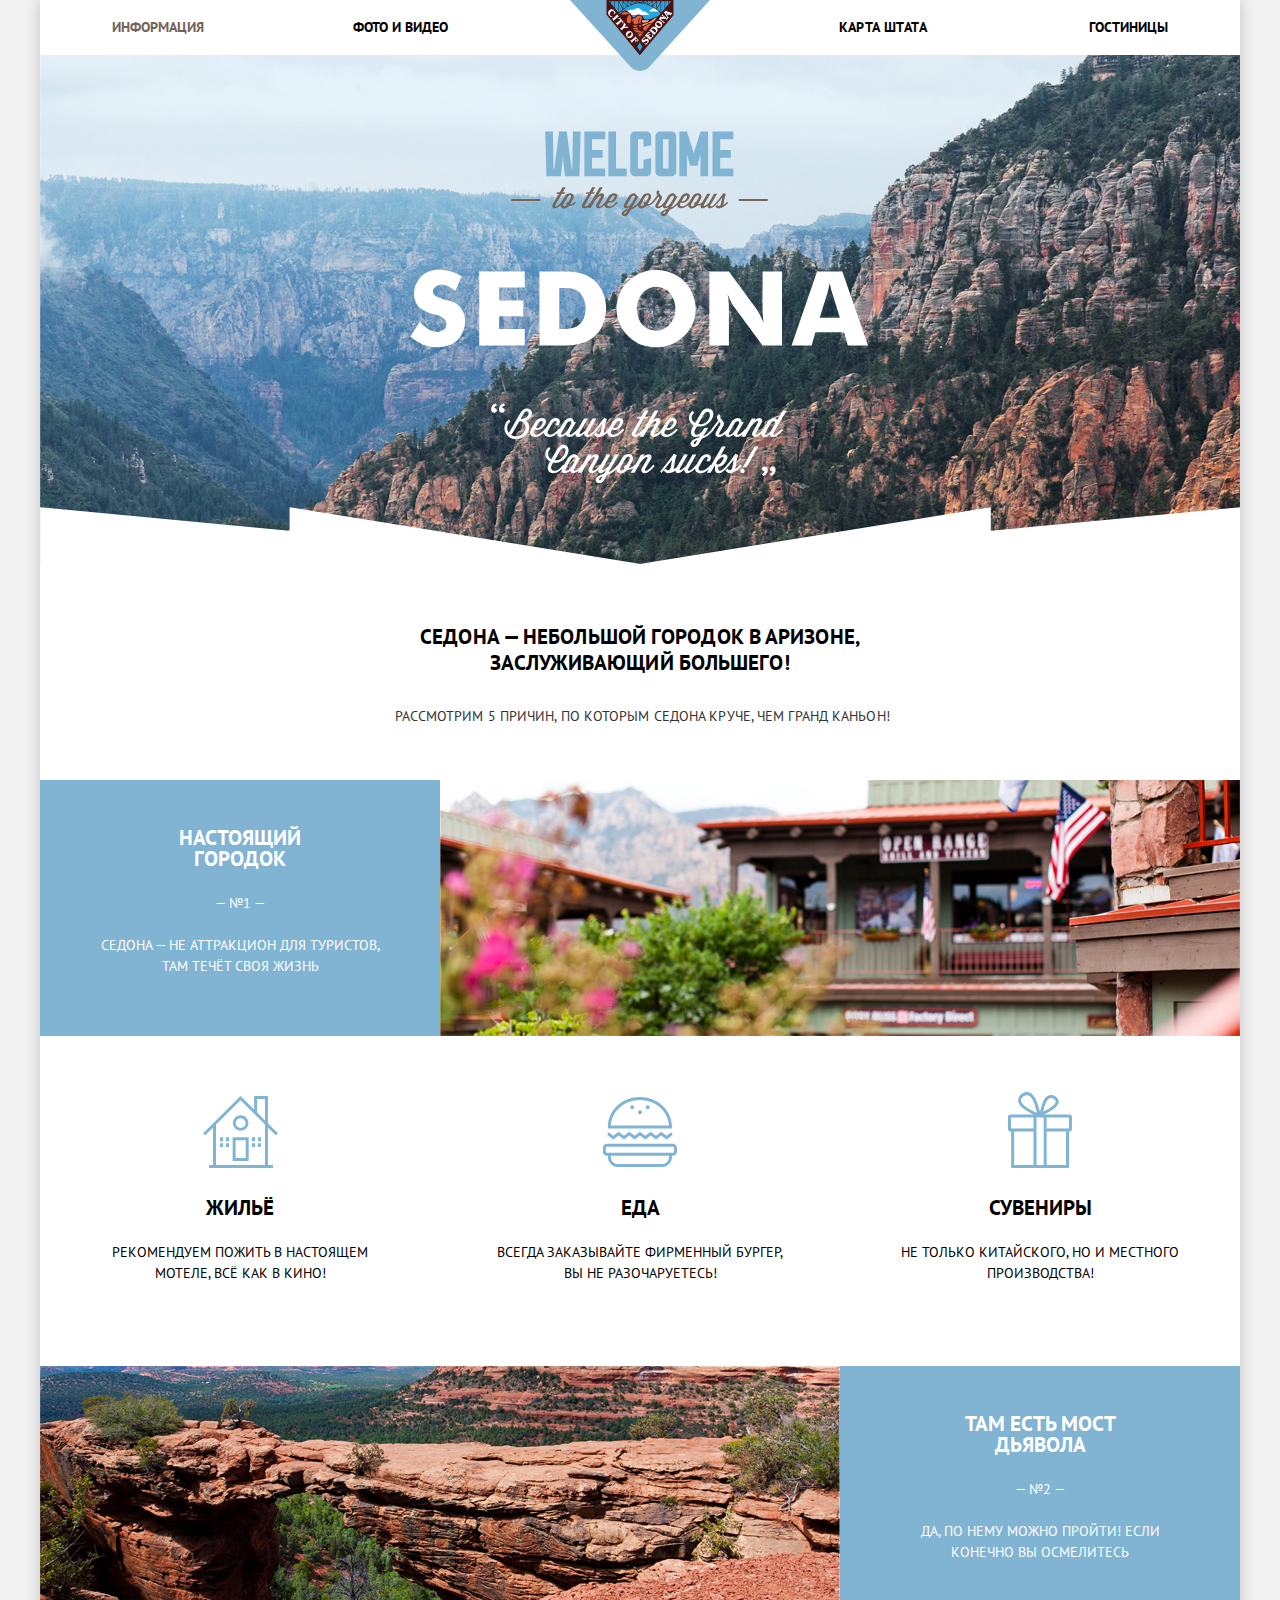
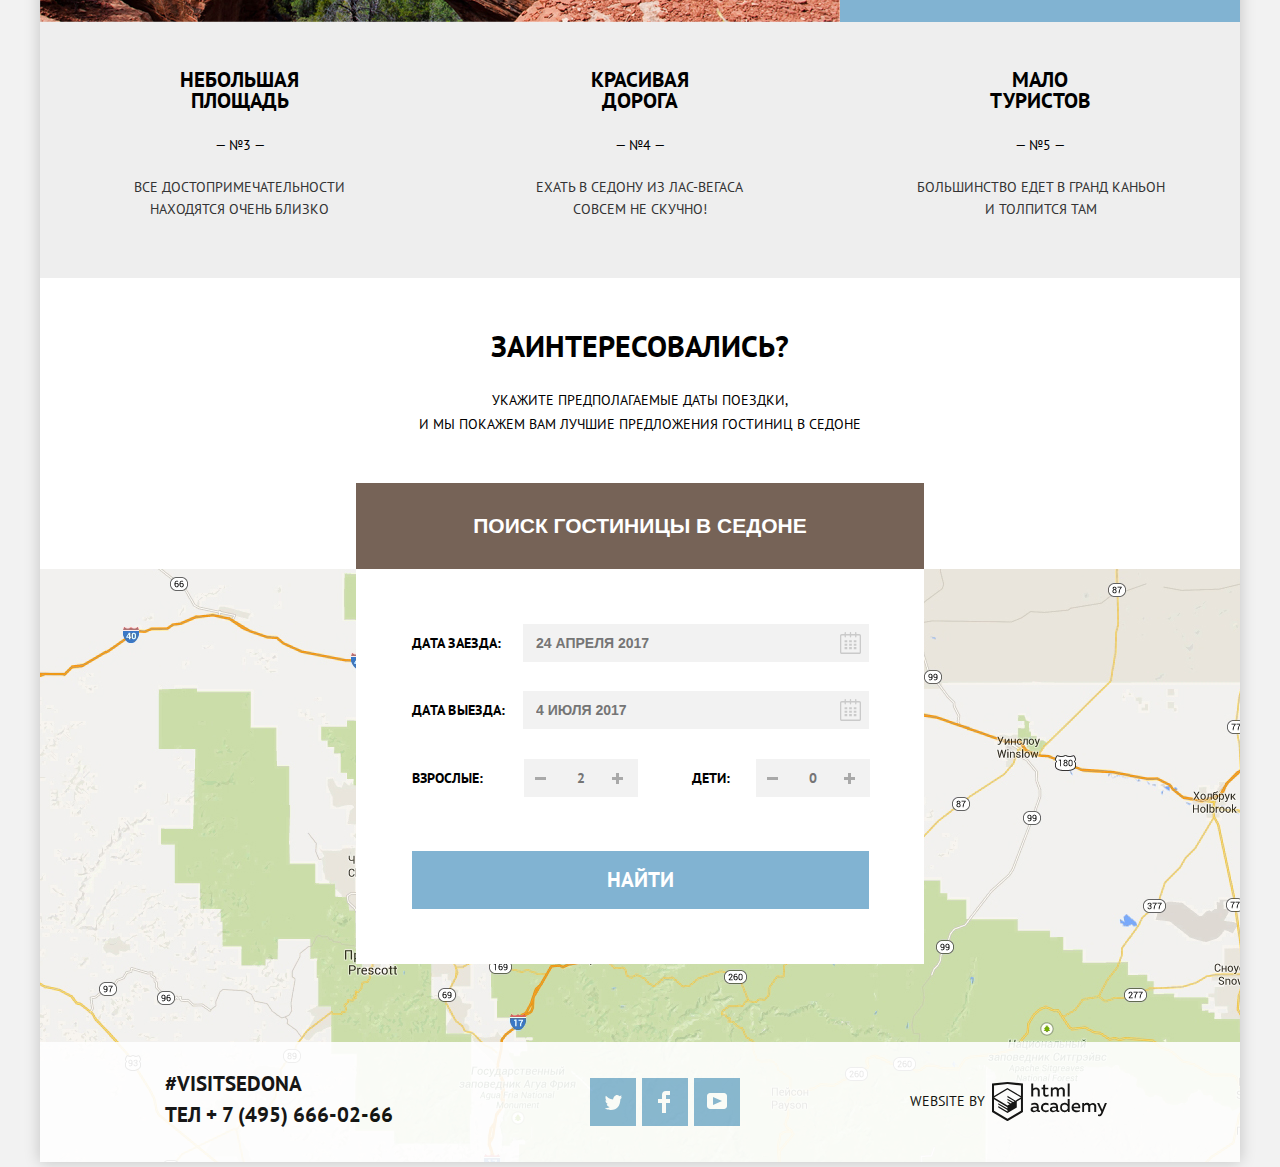
==== commit 8355ac69: "Защита  2" ====
--- a/index.html
+++ b/index.html
@@ -14,9 +14,9 @@
 <body>
     <div class="main-wrapper">
         <header class="header">
-            <a class="logo-link" href="index.html" target="_self">
+            <span class="logo-link">
               <img width="140" height="71" src="img/sedona-logo.svg" alt="Логотип Sedona, туристическая поездка в небольшой город в Аризоне" title="Логотип SEDONA">
-            </a>
+            </span>
             <nav class="main-navigation">
                 <ul class="navigation-list">
                     <li class="nav-item list-item_active"><a href="#">Информация</a></li>
@@ -135,7 +135,10 @@
         </main>
 
         <footer class="footer">
-            <a href="#up" class="footer-info__up">#visitsedona</a>
+          <ul>
+              <li class="footer-info__up" ><a class="footer-info__visitphone" href="#up">#visitsedona</a></li>
+              <li class="footer-info__up"><a class="footer-info__visitphone" href="tel:+74956660266">ТЕЛ + 7 (495) 666-02-66</a></li>
+            </ul>
             <ul class="footer-socials">
                 <li class="socials-item">
                     <a class="social-link" href="#" title="Переход в Твиттер"><span class="visually-hidden">Twitter</span>
@@ -166,3 +169,8 @@
 </body>
 
 </html>
+
+<!-- <ul class="footer-info__up"> -->
+    <!-- <li><a href="#up">#visitsedona</a></li> -->
+    <!-- <li><a herf="tel:+74956660266">ТЕЛ + 7 (495) 666-02-66</a></li> -->
+    <!-- </ul> -->
--- a/css/style.min.css
+++ b/css/style.min.css
@@ -742,9 +742,7 @@
   font-family: 'PT Sans', Arial, sans-serif;
 }
 .popup-submit {
-  -webkit-box-flex: 1;
-      -ms-flex-positive: 1;
-          flex-grow: 1;
+  width: 100%;
   border: none;
   color: #ffffff;
   background-color: #81b3d2;
@@ -1349,6 +1347,7 @@
 
 .footer {
   width: 100%;
+  position: relative;
   -webkit-box-sizing: border-box;
           box-sizing: border-box;
   height: 120px;
@@ -1365,23 +1364,32 @@
   -webkit-box-align: center;
       -ms-flex-align: center;
           align-items: center;
-  padding-left: 132px;
-  padding-right: 101px;
+        padding-right: 4%;
   -webkit-box-pack: justify;
       -ms-flex-pack: justify;
-          justify-content: space-between;
+          justify-content: space-around ;
+          text-decoration: none;
+
+
 }
 .footer-info__up {
+  list-style: none;
+  padding-bottom: 5px;
+
+}
+
+.footer-info__visitphone {
   font-size: 21px;
   line-height: 26px;
   text-transform: uppercase;
   font-weight: bold;
   vertical-align: bottom;
   font-family: 'PT Sans', Arial, sans-serif;
-  text-decoration: none;
   color: #000000;
   padding-bottom: 5px;
-}
+  text-decoration: none;
+}
+
 .footer-socials {
   display: -webkit-box;
   display: -ms-flexbox;
